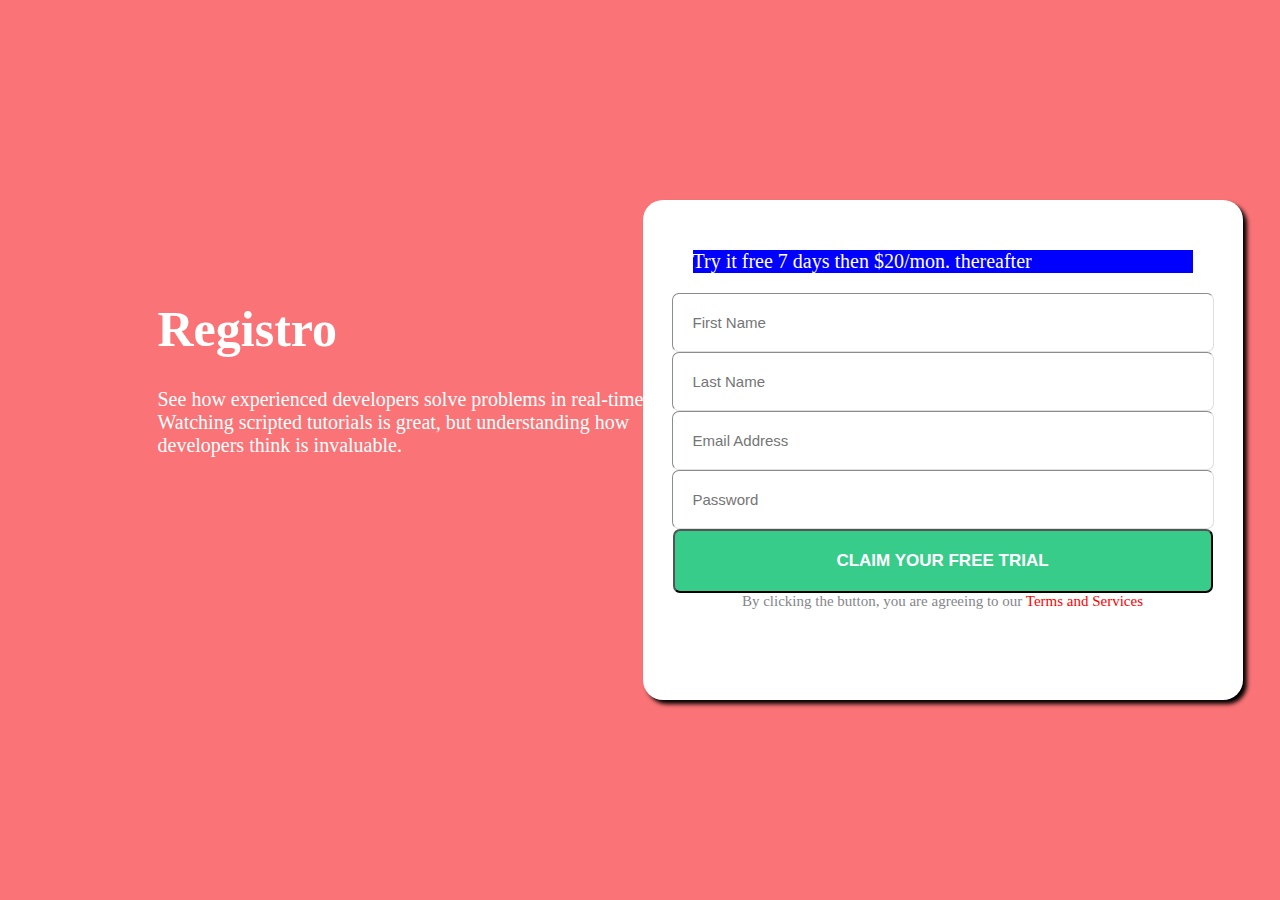
==== index.html @ eb197475 "Adicionado Grid, estlizações CSS e melhoria da estrutura HTML" ====
<!DOCTYPE html>
<html lang="en">
<head>
    <meta charset="UTF-8">
    <meta http-equiv="X-UA-Compatible" content="IE=edge">
    <meta name="viewport" content="width=device-width, initial-scale=1.0">
    <title>Pagina de Registro</title>
    <link rel="shortcut icon" href="/favicon/favicon.ico" type="image/x-icon">
    <link rel="stylesheet" href="style.css">
</head>
<body>
    <div class="container grid">
        <!--Textos informativos da esquerda-->
        <div class="box-left"> 
            <section class="left-text">
                <h1>Registro    </h1>
                <p>See how experienced developers solve problems in real-time. <br>
                    Watching scripted tutorials is great, but understanding how <br> 
                    developers think is invaluable. 
                </p>
            </section>
        </div>
        
        <div class="box-right">
            <!--Textos informativos da direita-->
            <div class="promotion-title">
                <section class="right-text"> 
                    <p>Try it free 7 days then &dollar;20/mon. thereafter</p> <!--Não consegui posicionar essa section acima do box-right e do form -->
                </section>
            </div> 
            <!--Caixa do form com inputs, button e span-->
            <form> 
            
                <input type="text" placeholder="First Name">
                <input type="text" placeholder="Last Name">
                <input type="email" placeholder="Email Address">
                <input type="password" placeholder="Password">

                <button type="submit">Claim your free trial</button>
                
                <div class="terms-and-services">
                    <p class="p-down">By clicking the button, you are agreeing to our <a class="terms-style" href="#">Terms and Services</a></p>
                </div>
            </form>
            
        </div>
    </div>
</body>     

<script src="./registro.js"></script>
<script src="./index.js"></script>
</html>
---- style.css ----
*{
    margin: 0;
    padding: 0;
}
/*Container principal do Grid*/
.container{
    display: flex;
    justify-content: center;
    align-items: center;
    height: 100vh;
    background-color: #FA7376;
}
/*Grid para divisão*/
.grid{
    display: grid;
    grid-template-columns: 50% 50%;
    grid-column-gap: 5px;
}
/*Caixas de informações*/
.box-left{
    margin-left: 25%;
    width: 600px;
    height: 300px;
}
.box-right{
    box-shadow: 4px 4px 4px;
    border-radius: 20px;
    padding: 50px;
    width: 500px;
    height: 400px;  
    background-color: #ffffff;
}
h1{
   
    font-size: 50px;
    font: bold;
    color: #ffffff;
    padding-bottom: 30px;
}
p{
    
    font-size: 20px;
    font: bold;
    color: #ffffff;
}
.promotion-title{
    width: 500px;
    background-color: blue;
    margin-bottom: 20px;
}
.terms-and-services{
    text-align: center;
}
/* Não conseguir colocar espaçamento vertical entre os inputs sem usar <br> */
input{
    border-radius: 7px;
    width: 100%;
    padding: 20px;
    border-width: 0.1px 0.1px 0.1px 0.1px;
    font-size: 15px;
    border-color: #DDDFE2;
}

form{
    align-items: center;
    width: 100%;
    height: 100%;
    border-radius: 20px;
    display: flex;
    flex-direction: column;
}
button{
    font-weight: bold;
    font-size: 17px;
    color: #ffffff;
    background-color: #37CC8A   ;
    padding: 20px;
    border-radius: 7px;
    width: 540px;
    text-transform: uppercase;
    cursor: pointer;
}

button:hover{
    cursor: pointer;
    filter: brightness(1.1);
}
/* Paragrafo inferior (último) */
.p-down{ 
    font-size: 15px;
    color: #86868a;
}
.terms-style{
    text-decoration: none;
    color: red;
}
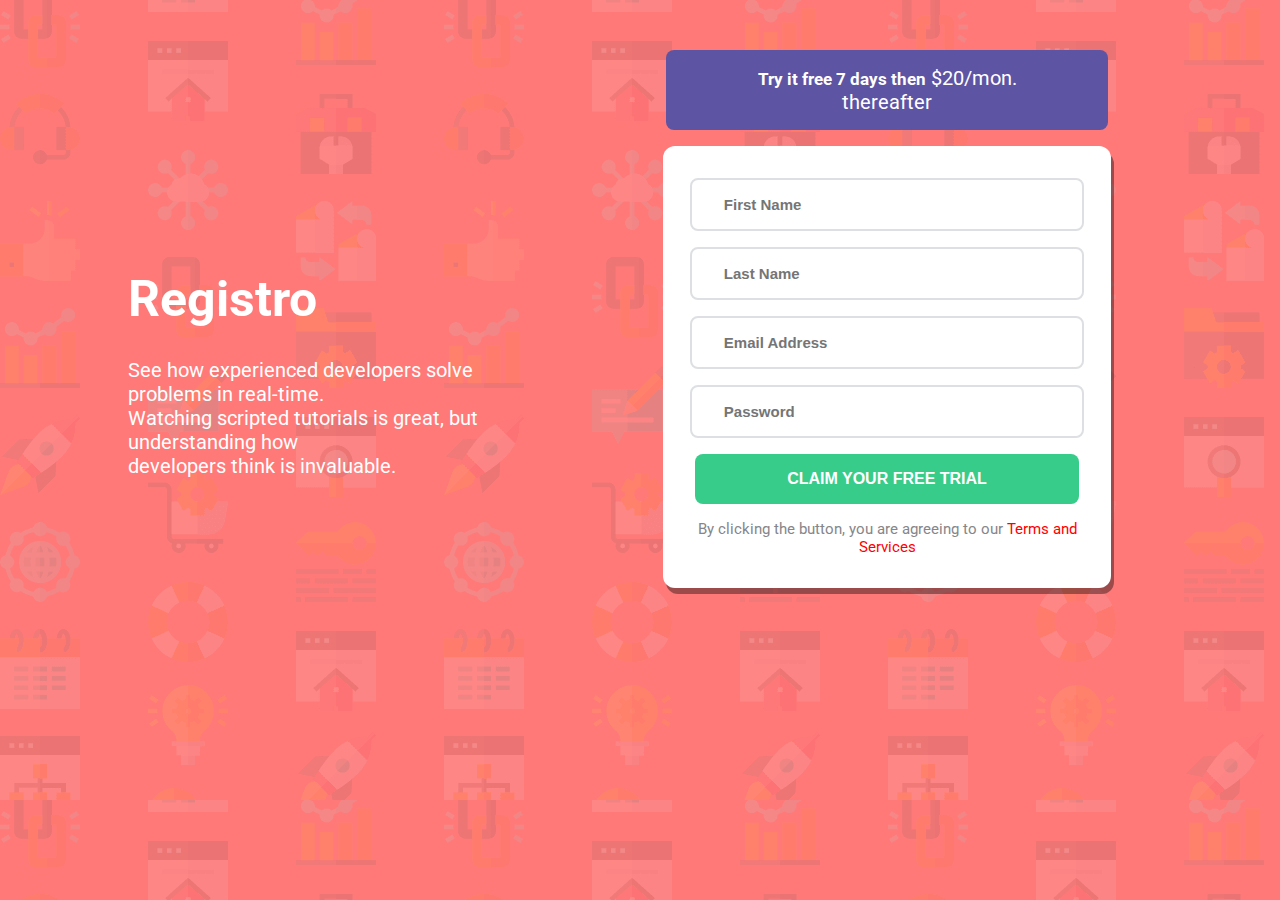
==== commit 037a49e2: "ajustando backgroud e colocando responsividade parcial." ====
--- a/index.html
+++ b/index.html
@@ -5,7 +5,7 @@
     <meta http-equiv="X-UA-Compatible" content="IE=edge">
     <meta name="viewport" content="width=device-width, initial-scale=1.0">
     <title>Pagina de Registro</title>
-    <link rel="shortcut icon" href="/favicon/favicon.ico" type="image/x-icon">
+    <link rel="shortcut icon" href="/favicon/favicon-32x32.png" type="image/x-icon">
     <link rel="stylesheet" href="style.css">
 </head>
 <body>
@@ -13,7 +13,7 @@
         <!--Textos informativos da esquerda-->
         <div class="box-left"> 
             <section class="left-text">
-                <h1>Registro    </h1>
+                <h1>Registro</h1>
                 <p>See how experienced developers solve problems in real-time. <br>
                     Watching scripted tutorials is great, but understanding how <br> 
                     developers think is invaluable. 
@@ -23,26 +23,27 @@
         
         <div class="box-right">
             <!--Textos informativos da direita-->
-            <div class="promotion-title">
-                <section class="right-text"> 
-                    <p>Try it free 7 days then &dollar;20/mon. thereafter</p> <!--Não consegui posicionar essa section acima do box-right e do form -->
-                </section>
-            </div> 
+        <div class="box-right-content">
+            <section class="right-text"> 
+                <p class="promotion-text"><small>Try it free 7 days then</small> &dollar;20/mon. thereafter</p> <!--Não consegui posicionar essa section acima do box-right e do form -->
+            </section>
+            
             <!--Caixa do form com inputs, button e span-->
-            <form> 
-            
-                <input type="text" placeholder="First Name">
-                <input type="text" placeholder="Last Name">
-                <input type="email" placeholder="Email Address">
-                <input type="password" placeholder="Password">
-
-                <button type="submit">Claim your free trial</button>
+            <div class="box-form">
+                <form>
                 
-                <div class="terms-and-services">
-                    <p class="p-down">By clicking the button, you are agreeing to our <a class="terms-style" href="#">Terms and Services</a></p>
-                </div>
-            </form>
-            
+                    <input type="text" placeholder="First Name">
+                    <input type="text" placeholder="Last Name">
+                    <input type="email" placeholder="Email Address">
+                    <input type="password" placeholder="Password">
+                    <button type="submit">Claim your free trial</button>
+                
+                    <div class="terms-and-services">
+                        <p class="p-down">By clicking the button, you are agreeing to our <a class="terms-style" href="#">Terms and Services</a></p>
+                    </div>
+                </form>
+            </div>
+        </div> 
         </div>
     </div>
 </body>     
--- a/style.css
+++ b/style.css
@@ -1,3 +1,7 @@
+@import url('https://fonts.googleapis.com/css2?family=Roboto:ital,wght@0,100;0,300;0,400;0,500;0,700;0,900;1,100;1,300;1,400;1,500;1,700;1,900&display=swap');
+body{
+    font-family: 'Roboto', sans-serif;
+}
 *{
     margin: 0;
     padding: 0;
@@ -5,10 +9,12 @@
 /*Container principal do Grid*/
 .container{
     display: flex;
-    justify-content: center;
-    align-items: center;
-    height: 100vh;
-    background-color: #FA7376;
+    justify-content: space-between;
+    position: absolute;
+    width: 100%;
+    height: 100%;
+    background-color: #ff7978;
+    background-image: url(./src/img/bg-intro-desktop.png);
 }
 /*Grid para divisão*/
 .grid{
@@ -18,20 +24,21 @@
 }
 /*Caixas de informações*/
 .box-left{
-    margin-left: 25%;
-    width: 600px;
-    height: 300px;
+    position: relative;
+    top: 30%;
+    bottom: -50%;
+    left: 20%;
+    width: 60%;
+    height: 40%;
 }
 .box-right{
-    box-shadow: 4px 4px 4px;
     border-radius: 20px;
     padding: 50px;
-    width: 500px;
-    height: 400px;  
-    background-color: #ffffff;
+    width: 60%;
+    height: 50%;  
+    
 }
 h1{
-   
     font-size: 50px;
     font: bold;
     color: #ffffff;
@@ -43,24 +50,49 @@
     font: bold;
     color: #ffffff;
 }
-.promotion-title{
-    width: 500px;
-    background-color: blue;
-    margin-bottom: 20px;
+.box-right-content{
+    display: flex;
+    flex-direction: column;
+    align-items: center;
+    gap: 1rem;
+    width: 100%;
+}
+.right-text{
+    width: 115%;
+    text-align: center;
+}
+.promotion-text{
+    background-color: #5d54a3;
+    padding: 1rem 3rem;
+    font-size: 1.25rem;
+    border-radius: 8px;
+}
+small{
+    font-weight: bold;
 }
 .terms-and-services{
     text-align: center;
 }
 /* Não conseguir colocar espaçamento vertical entre os inputs sem usar <br> */
 input{
-    border-radius: 7px;
-    width: 100%;
-    padding: 20px;
-    border-width: 0.1px 0.1px 0.1px 0.1px;
+    border-radius: 8px;
+    width: 85%;
+    padding: 1rem 2rem;
+    border: rgba(0, 0, 0, 0.821) 2px solid;
     font-size: 15px;
     border-color: #DDDFE2;
+    font-weight: bold;
+    color: rgb(75, 75, 75);
+    
 }
-
+.box-form{
+    width: 100%;
+    height: 100%;
+    background-color: #ffffff;
+    padding: 2rem;
+    border-radius: 0.75rem;
+    box-shadow: 3px 6px rgba(0, 0, 0, 0.383) ;
+}
 form{
     align-items: center;
     width: 100%;
@@ -68,15 +100,17 @@
     border-radius: 20px;
     display: flex;
     flex-direction: column;
+    gap: 1rem;
 }
 button{
-    font-weight: bold;
-    font-size: 17px;
+    font-weight: 600;
+    font-size: 1rem;
     color: #ffffff;
-    background-color: #37CC8A   ;
-    padding: 20px;
-    border-radius: 7px;
-    width: 540px;
+    background-color: #37cc8a  ;
+    padding: 1rem 2rem;
+    border-radius: 8px;
+    border: none;
+    width: 100%;
     text-transform: uppercase;
     cursor: pointer;
 }
@@ -93,4 +127,5 @@
 .terms-style{
     text-decoration: none;
     color: red;
+    cursor: pointer;
 }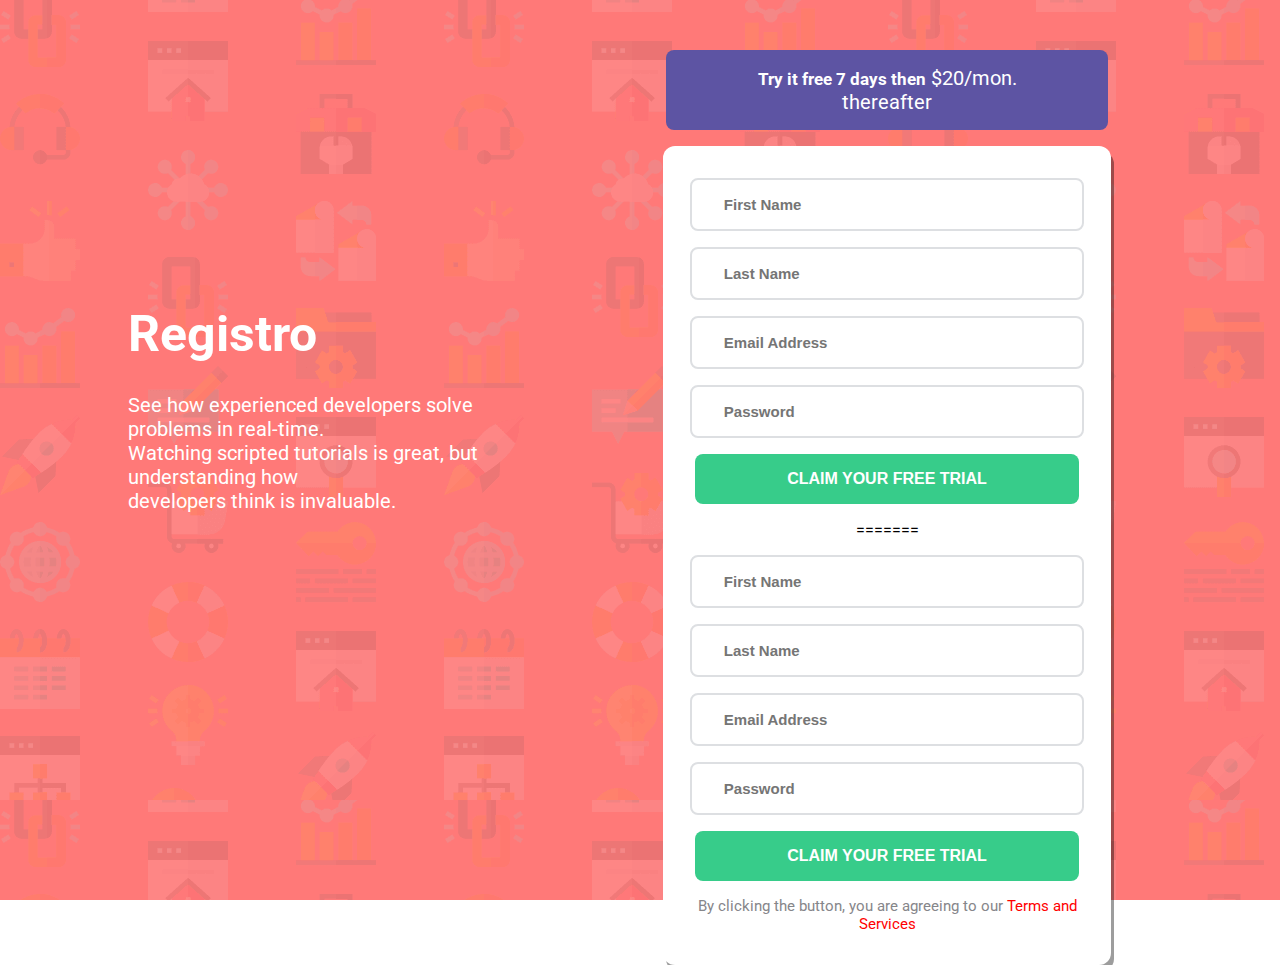
==== commit 2a2dc157: "Merge branch 'main' into develop" ====
--- a/index.html
+++ b/index.html
@@ -32,11 +32,19 @@
             <div class="box-form">
                 <form>
                 
+
+                    <input type="text" placeholder="First Name" id="firstName" required>
+                    <input type="text" placeholder="Last Name" id="lastName" required>
+                    <input type="email" placeholder="Email Address" id="email" required>
+                    <input type="password" placeholder="Password" id="password" required>
+                    <button type="submit" onclick="validacion(); return false">Claim your free trial</button>
+=======
                     <input type="text" placeholder="First Name">
                     <input type="text" placeholder="Last Name">
                     <input type="email" placeholder="Email Address">
                     <input type="password" placeholder="Password">
                     <button type="submit">Claim your free trial</button>
+
                 
                     <div class="terms-and-services">
                         <p class="p-down">By clicking the button, you are agreeing to our <a class="terms-style" href="#">Terms and Services</a></p>
@@ -48,6 +56,6 @@
     </div>
 </body>     
 
+<script src="./index.js"></script>
 <script src="./registro.js"></script>
-<script src="./index.js"></script>
 </html>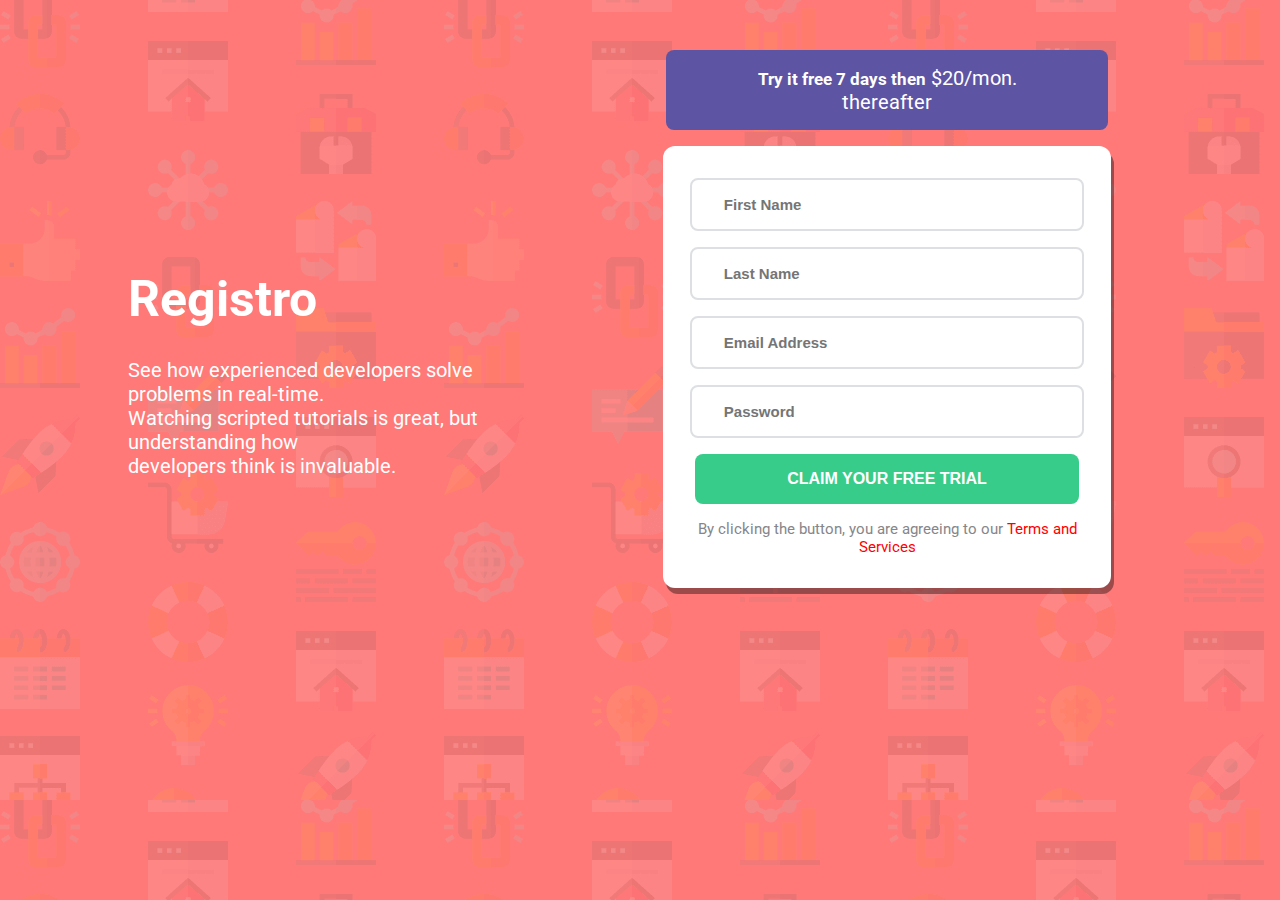
==== commit 0f3c50c0: "beta v1" ====
--- a/index.html
+++ b/index.html
@@ -32,18 +32,13 @@
             <div class="box-form">
                 <form>
                 
-
-                    <input type="text" placeholder="First Name" id="firstName" required>
-                    <input type="text" placeholder="Last Name" id="lastName" required>
-                    <input type="email" placeholder="Email Address" id="email" required>
-                    <input type="password" placeholder="Password" id="password" required>
-                    <button type="submit" onclick="validacion(); return false">Claim your free trial</button>
-=======
-                    <input type="text" placeholder="First Name">
-                    <input type="text" placeholder="Last Name">
-                    <input type="email" placeholder="Email Address">
-                    <input type="password" placeholder="Password">
-                    <button type="submit">Claim your free trial</button>
+                    <div class="register-login">
+                        <input type="text" placeholder="First Name" id="firstName" required>
+                        <input type="text" placeholder="Last Name" id="lastName" required>
+                        <input type="email" placeholder="Email Address" id="email" required>
+                        <input type="password" placeholder="Password" id="password" required>
+                        <button type="submit" onclick="add_new_user(users); return false">Claim your free trial</button>
+                    </div>
 
                 
                     <div class="terms-and-services">
--- a/style.css
+++ b/style.css
@@ -102,6 +102,15 @@
     flex-direction: column;
     gap: 1rem;
 }
+.register-login{
+    align-items: center;
+    width: 100%;
+    height: 100%;
+    border-radius: 20px;
+    display: flex;
+    flex-direction: column;
+    gap: 1rem;
+}
 button{
     font-weight: 600;
     font-size: 1rem;
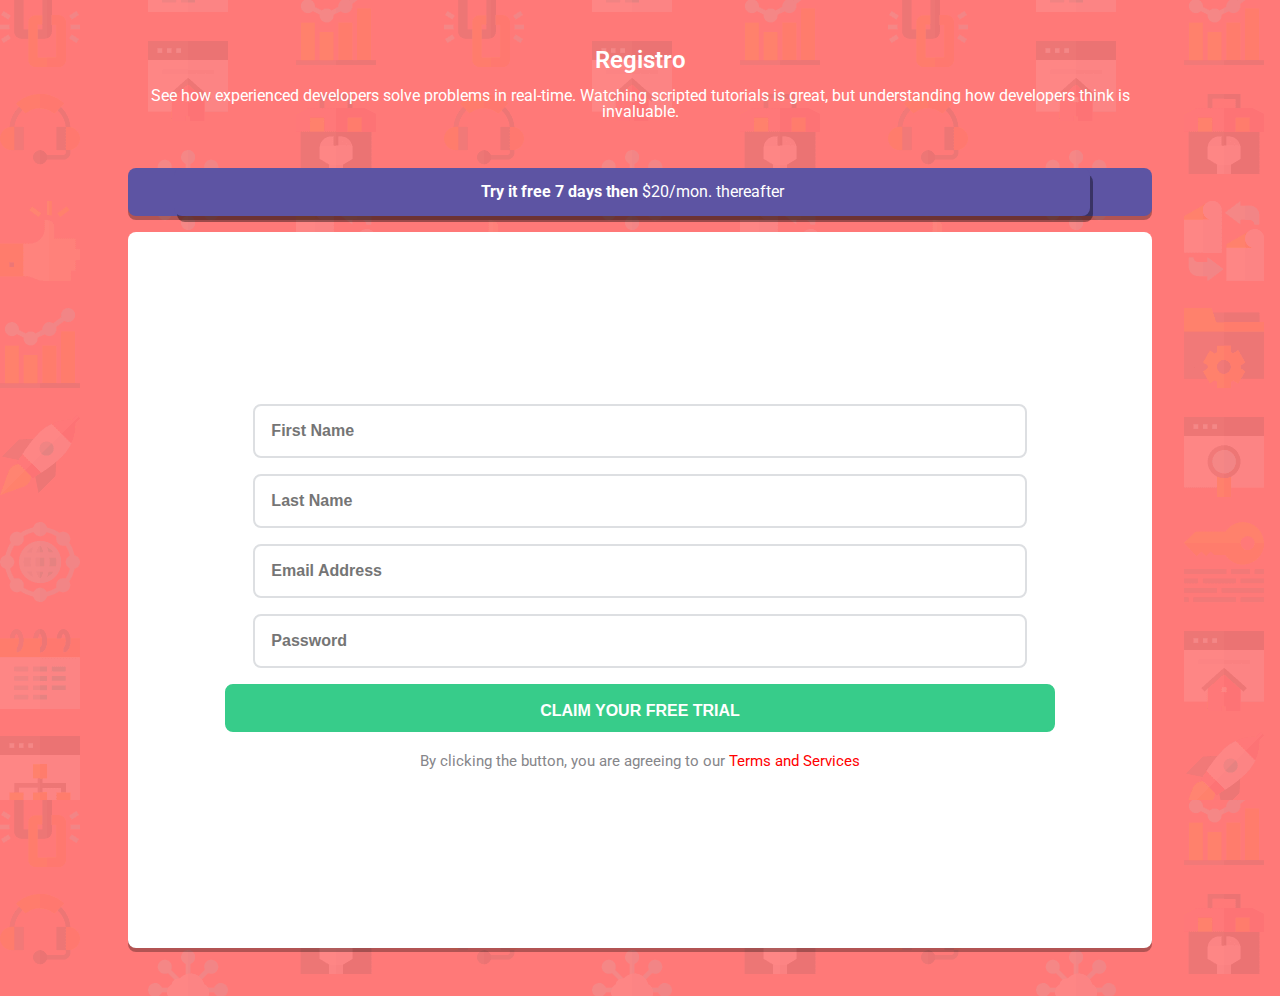
==== commit fe2a3b62: "beta v2" ====
--- a/index.html
+++ b/index.html
@@ -1,37 +1,39 @@
 <!DOCTYPE html>
-<html lang="en">
+<html lang="pt-br">
 <head>
     <meta charset="UTF-8">
     <meta http-equiv="X-UA-Compatible" content="IE=edge">
     <meta name="viewport" content="width=device-width, initial-scale=1.0">
     <title>Pagina de Registro</title>
     <link rel="shortcut icon" href="/favicon/favicon-32x32.png" type="image/x-icon">
-    <link rel="stylesheet" href="style.css">
+    <link rel="stylesheet" href="./styles/reset.css">
+    <link rel="stylesheet" href="./styles/index.css">
+    <link rel="stylesheet" href="./styles/style.css">
+
 </head>
 <body>
-    <div class="container grid">
+    <div class="container">
         <!--Textos informativos da esquerda-->
-        <div class="box-left"> 
+        <section class="box-left"> 
             <section class="left-text">
                 <h1>Registro</h1>
-                <p>See how experienced developers solve problems in real-time. <br>
-                    Watching scripted tutorials is great, but understanding how <br> 
+                <p>See how experienced developers solve problems in real-time. 
+                    Watching scripted tutorials is great, but understanding how 
                     developers think is invaluable. 
                 </p>
             </section>
-        </div>
+        </section>
         
-        <div class="box-right">
+        <section class="box-right">
             <!--Textos informativos da direita-->
         <div class="box-right-content">
-            <section class="right-text"> 
-                <p class="promotion-text"><small>Try it free 7 days then</small> &dollar;20/mon. thereafter</p> <!--Não consegui posicionar essa section acima do box-right e do form -->
-            </section>
+            <div class="right-text"> 
+                <p class="promotion-text"><small>Try it free 7 days then</small> &dollar;20/mon. thereafter</p> 
+            </div>
             
             <!--Caixa do form com inputs, button e span-->
             <div class="box-form">
                 <form>
-                
                     <div class="register-login">
                         <input type="text" placeholder="First Name" id="firstName" required>
                         <input type="text" placeholder="Last Name" id="lastName" required>
@@ -39,18 +41,16 @@
                         <input type="password" placeholder="Password" id="password" required>
                         <button type="submit" onclick="add_new_user(users); return false">Claim your free trial</button>
                     </div>
-
-                
                     <div class="terms-and-services">
-                        <p class="p-down">By clicking the button, you are agreeing to our <a class="terms-style" href="#">Terms and Services</a></p>
+                        <p>By clicking the button, you are agreeing to our <a class="terms-style" href="#">Terms and Services</a></p>
                     </div>
                 </form>
             </div>
         </div> 
-        </div>
+        </section>
     </div>
 </body>     
 
-<script src="./index.js"></script>
-<script src="./registro.js"></script>
+<script src="/script/index.js"></script>
+<script src="./script/registro.js"></script>
 </html>--- a/styles/index.css
+++ b/styles/index.css
@@ -0,0 +1,69 @@
+@media (min-width: 768px){
+    .container{
+        display: flex;
+        justify-content: center;
+        align-items: center;
+        flex-direction: column;
+        background-color: #ff7978;
+        background-image: url(./src/img/bg-intro-desktop.png);
+        height: 100vh;
+    }
+    .box-left{
+        width: 90%;
+    }
+    .box-left h1{
+        text-align: center;
+    }
+    .box-left p{
+        text-align: center;
+    }
+    .box-right{
+        
+    }
+    .promotion-text{
+        box-shadow: 3px 6px rgba(0, 0, 0, 0.383);
+        margin-left: -16px;
+        width: 75%;
+        background-color: aqua;
+        background-color: #5d54a3;
+        padding: 1rem 3rem;
+        font-size: 1.25rem;
+        border-radius: 8px;
+    }
+    .form{
+        text-align: center;
+        flex-direction: column;
+        display: flex;
+        justify-content: center;
+        align-items: center;
+        width: 100%;
+    }
+    input{
+        font-weight: bold;
+        padding: 20px;
+        width: 200px;
+    }
+    button{
+        font-weight: 600;
+        font-size: 15px;
+        color: #ffffff;
+        background-color: #37cc8a  ;
+        padding: 1rem 2rem;
+        border-radius: 8px;
+        border: none;
+        width: 245px;
+        text-transform: uppercase;
+        cursor: pointer;
+    }
+    button:hover{
+        cursor: pointer;
+        filter: brightness(1.1);
+    }
+    .p-down{
+        gap: 7px;
+        display: flex;
+        flex-direction: column; 
+        font-size: 15px;
+        color: #c8c8cc;
+    }
+}--- a/styles/style.css
+++ b/styles/style.css
@@ -0,0 +1,156 @@
+@import url('https://fonts.googleapis.com/css2?family=Roboto:ital,wght@0,100;0,300;0,400;0,500;0,700;0,900;1,100;1,300;1,400;1,500;1,700;1,900&display=swap');
+body{
+    font-family: 'Roboto', sans-serif;
+    width: 100vw;
+    height: 100%;
+    background-color: #ff7978;
+    background-image: url("/src/img/bg-intro-desktop.png");
+}
+*{
+    /* margin: 0;
+    padding: 0; */
+}
+/*Container principal do Grid*/
+.container{
+    padding: 3rem 0;
+    display: flex;
+    flex-direction: column;
+    align-items: center;
+    justify-content: center;
+    gap: 3rem;
+    
+    background-color: #ff7978;
+    background-image: url("/src/img/bg-intro-desktop.png");
+}
+
+/* ________________________________________________________________________________________ */
+.box-left{
+    width: 80%;
+    
+}
+.box-left h1{
+    text-align: center;
+    margin-bottom: 1rem;
+    font-size: 1.5rem;
+    font-weight: 600;
+    color: #ffffff;
+}
+.box-left p{
+    text-align: center;
+    font-size: 1rem;
+    font-weight: 400;
+    color: #ffffff;
+}
+
+
+/* ____________________________________________________________________________________________ */
+
+.box-right{
+    width: 80%;
+    height: 100%;
+    
+}
+
+.box-right-content{
+    display: flex;
+    flex-direction: column;
+    gap: 1rem;
+    width: 100%;
+    height: 100%;
+}
+.right-text{
+    width: 100%;
+    height: 3rem;
+    background-color: #5d54a3;
+    border-radius: 8px;
+    display: flex;
+    justify-content: center;
+    align-items: center;
+    box-shadow: rgba(0, 0, 0, 0.3)  0 4px;
+}
+.promotion-text{
+    font-size: 1rem;
+    color: #ffffff;
+    width: 80%;
+    text-align: center;
+
+}
+.promotion-text small{
+    font-weight: bold;
+}
+
+/* _______________________________________________________________________________________________________ */
+.box-form{
+    background-color: #ffffff;
+    padding: 1rem 0;
+    border-radius: 8px;
+    width: 100%;
+    height: 100%;
+    display: flex;
+    align-items: center;
+    justify-content: center;
+    box-shadow: rgba(0, 0, 0, 0.3)  0 4px;
+}
+.box-form form{
+    width: 100%;
+    display: flex;
+    flex-direction: column;
+    gap: 1rem;
+    justify-content: center;
+    align-items: center;
+    padding: 0;
+
+}
+.register-login{
+    width: 90%;
+    flex-wrap: nowrap;
+    display: flex;
+    flex-direction: column;
+    gap: 1rem;
+    margin: 0 auto;
+    align-items: center;
+}
+.register-login input{
+    margin: 0 auto;
+    border-radius: 8px;
+    width: 80%;
+    padding: 1rem 1rem;
+    max-height: 2rem;
+    border: rgba(0, 0, 0, 0.821) 2px solid;
+    font-size: 1rem;
+    border-color: #DDDFE2;
+    font-weight: bold;
+    color: rgb(75, 75, 75);
+}
+
+button{
+    font-weight: 600;
+    font-size: 1rem;
+    color: #ffffff;
+    background-color: #37cc8a  ;
+    padding: 1rem 1rem;
+    border-radius: 8px;
+    max-height: 3rem;
+    text-align: center;
+    width: 90%;
+    border: 2px #37cc8a solid;
+    text-transform: uppercase;
+}
+
+button:hover{
+    cursor: pointer;
+    filter: brightness(1.1);
+}
+/* Paragrafo inferior (último) */
+.terms-and-services{ 
+    width: 80%;
+    line-height: 1.7rem;
+    font-size: 15px;
+    color: #86868a;
+    text-align: center;
+}
+.terms-style{
+    text-decoration: none;
+    color: red;
+    cursor: pointer;
+}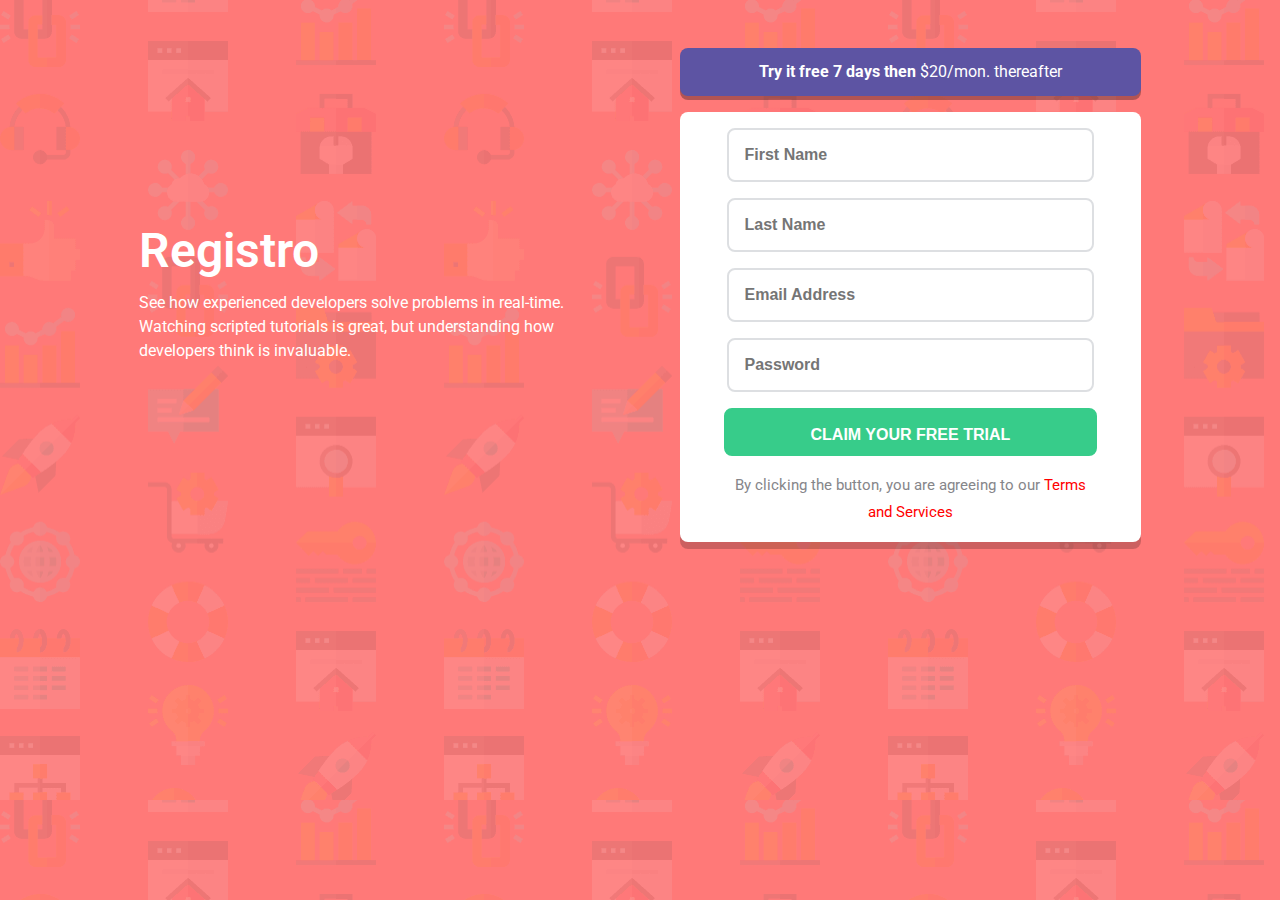
==== commit a0380b70: "quase pronto bb" ====
--- a/index.html
+++ b/index.html
@@ -7,8 +7,8 @@
     <title>Pagina de Registro</title>
     <link rel="shortcut icon" href="/favicon/favicon-32x32.png" type="image/x-icon">
     <link rel="stylesheet" href="./styles/reset.css">
+    <link rel="stylesheet" href="./styles/style.css">
     <link rel="stylesheet" href="./styles/index.css">
-    <link rel="stylesheet" href="./styles/style.css">
 
 </head>
 <body>
@@ -39,7 +39,7 @@
                         <input type="text" placeholder="Last Name" id="lastName" required>
                         <input type="email" placeholder="Email Address" id="email" required>
                         <input type="password" placeholder="Password" id="password" required>
-                        <button type="submit" onclick="add_new_user(users); return false">Claim your free trial</button>
+                        <button type="submit" onclick="add_new_user(users)">Claim your free trial</button>
                     </div>
                     <div class="terms-and-services">
                         <p>By clicking the button, you are agreeing to our <a class="terms-style" href="#">Terms and Services</a></p>
--- a/styles/style.css
+++ b/styles/style.css
@@ -5,10 +5,6 @@
     height: 100%;
     background-color: #ff7978;
     background-image: url("/src/img/bg-intro-desktop.png");
-}
-*{
-    /* margin: 0;
-    padding: 0; */
 }
 /*Container principal do Grid*/
 .container{
@@ -18,7 +14,6 @@
     align-items: center;
     justify-content: center;
     gap: 3rem;
-    
     background-color: #ff7978;
     background-image: url("/src/img/bg-intro-desktop.png");
 }
@@ -31,7 +26,7 @@
 .box-left h1{
     text-align: center;
     margin-bottom: 1rem;
-    font-size: 1.5rem;
+    font-size: 2rem;
     font-weight: 600;
     color: #ffffff;
 }
@@ -40,6 +35,7 @@
     font-size: 1rem;
     font-weight: 400;
     color: #ffffff;
+    line-height: 1.5rem;
 }
 
 
@@ -82,14 +78,15 @@
 /* _______________________________________________________________________________________________________ */
 .box-form{
     background-color: #ffffff;
+    border-radius: 8px;
     padding: 1rem 0;
-    border-radius: 8px;
+    
     width: 100%;
     height: 100%;
     display: flex;
     align-items: center;
     justify-content: center;
-    box-shadow: rgba(0, 0, 0, 0.3)  0 4px;
+    box-shadow: rgba(0, 0, 0, 0.2)  0 7px;
 }
 .box-form form{
     width: 100%;
--- a/styles/index.css
+++ b/styles/index.css
@@ -1,50 +1,54 @@
-@media (min-width: 768px){
+@media(min-width: 700px){
     .container{
-        display: flex;
-        justify-content: center;
-        align-items: center;
-        flex-direction: column;
-        background-color: #ff7978;
-        background-image: url(./src/img/bg-intro-desktop.png);
-        height: 100vh;
+        flex-direction: row;
+        padding: 3rem 4rem;
+        gap: 5rem;
     }
     .box-left{
-        width: 90%;
+        width: 40%;
+        text-align:left;
     }
     .box-left h1{
-        text-align: center;
+        font-size: 3rem;
+        text-align:left;
     }
     .box-left p{
-        text-align: center;
+        font-size: 1rem;
+        line-height: 1.5rem;
+        text-align:left;
+        font-weight: 400;
     }
+    
     .box-right{
-        
+        width: 40%;
     }
+    
+    
     .promotion-text{
-        box-shadow: 3px 6px rgba(0, 0, 0, 0.383);
+        /* box-shadow: 3px 6px rgba(0, 0, 0, 0.383);
         margin-left: -16px;
         width: 75%;
         background-color: aqua;
         background-color: #5d54a3;
         padding: 1rem 3rem;
         font-size: 1.25rem;
-        border-radius: 8px;
+        border-radius: 8px; */
     }
     .form{
-        text-align: center;
+        /* text-align: center;
         flex-direction: column;
         display: flex;
         justify-content: center;
         align-items: center;
-        width: 100%;
+        width: 100%; */
     }
     input{
-        font-weight: bold;
+        /* font-weight: bold;
         padding: 20px;
-        width: 200px;
+        width: 200px; */
     }
     button{
-        font-weight: 600;
+        /* font-weight: 600;
         font-size: 15px;
         color: #ffffff;
         background-color: #37cc8a  ;
@@ -53,17 +57,14 @@
         border: none;
         width: 245px;
         text-transform: uppercase;
-        cursor: pointer;
+        cursor: pointer; */
     }
-    button:hover{
-        cursor: pointer;
-        filter: brightness(1.1);
-    }
-    .p-down{
+    
+    /* .p-down{
         gap: 7px;
         display: flex;
         flex-direction: column; 
         font-size: 15px;
         color: #c8c8cc;
-    }
+    } */
 }